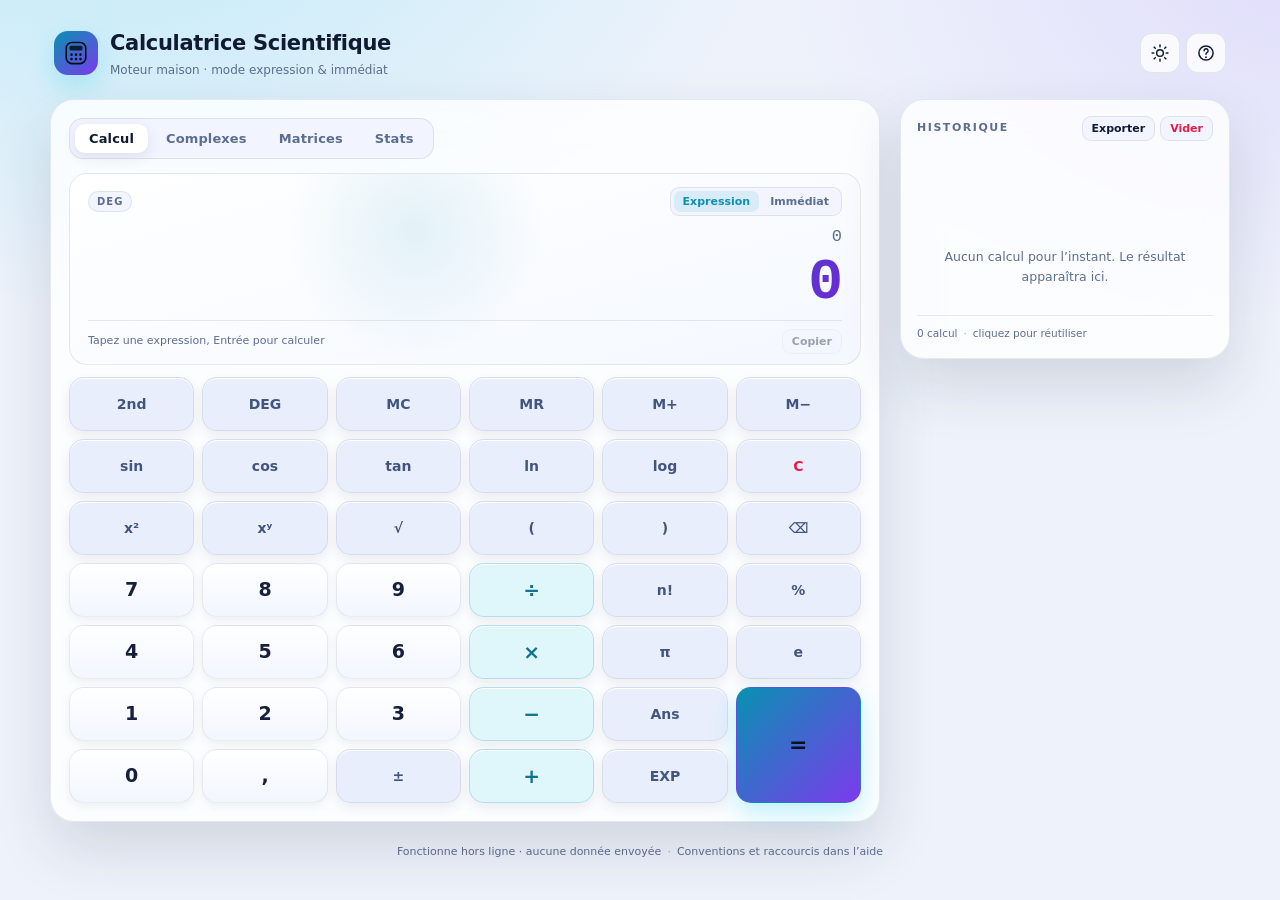
==== index.html @ 6e16075e "second commit avec tout le reste du code de ma calculatrice" ====
<!DOCTYPE html>
<html lang="fr" data-theme="dark">
<head>
  <meta charset="utf-8">
  <meta name="viewport" content="width=device-width, initial-scale=1, viewport-fit=cover">
  <meta name="description" content="Calculatrice scientifique avancée : expression ou mode immédiat, complexes, matrices, statistiques, historique et thèmes clair/sombre.">
  <meta name="theme-color" content="#0b1020">
  <title>Calculatrice Scientifique</title>
  <link rel="manifest" href="manifest.webmanifest">
  <link rel="icon" href="icons/icon.svg" type="image/svg+xml">
  <link rel="stylesheet" href="styles.css">
</head>
<body>
  <div class="app-shell">
    <header class="topbar">
      <div class="brand">
        <span class="brand-mark" aria-hidden="true">
          <svg viewBox="0 0 32 32" fill="none">
            <rect x="4" y="3" width="24" height="26" rx="7" stroke="currentColor" stroke-width="2"/>
            <rect x="8" y="7" width="16" height="6" rx="2" fill="currentColor" opacity=".85"/>
            <circle cx="10.5" cy="18" r="1.6" fill="currentColor"/>
            <circle cx="16" cy="18" r="1.6" fill="currentColor"/>
            <circle cx="21.5" cy="18" r="1.6" fill="currentColor"/>
            <circle cx="10.5" cy="23.5" r="1.6" fill="currentColor"/>
            <circle cx="16" cy="23.5" r="1.6" fill="currentColor"/>
            <circle cx="21.5" cy="23.5" r="1.6" fill="currentColor"/>
          </svg>
        </span>
        <div class="brand-text">
          <h1>Calculatrice Scientifique</h1>
          <p>Moteur maison · mode expression &amp; immédiat</p>
        </div>
      </div>
      <div class="topbar-actions">
        <button class="icon-btn history-toggle" id="historyToggle" type="button" aria-label="Ouvrir l’historique" title="Historique">
          <svg viewBox="0 0 24 24" fill="none" aria-hidden="true">
            <circle cx="12" cy="12" r="8.5" stroke="currentColor" stroke-width="1.8"/>
            <path d="M12 7.5V12l3 2" stroke="currentColor" stroke-width="1.8" stroke-linecap="round" stroke-linejoin="round"/>
          </svg>
        </button>
        <button class="icon-btn" id="themeToggle" type="button" aria-label="Changer de thème" title="Thème clair / sombre">
          <svg class="icon-moon" viewBox="0 0 24 24" fill="none" aria-hidden="true">
            <path d="M20 14.5A8.5 8.5 0 1 1 9.5 4a7 7 0 0 0 10.5 10.5Z" stroke="currentColor" stroke-width="1.8" stroke-linejoin="round"/>
          </svg>
          <svg class="icon-sun" viewBox="0 0 24 24" fill="none" aria-hidden="true">
            <circle cx="12" cy="12" r="4" stroke="currentColor" stroke-width="1.8"/>
            <path d="M12 2.5v2M12 19.5v2M2.5 12h2M19.5 12h2M5 5l1.4 1.4M17.6 17.6 19 19M19 5l-1.4 1.4M6.4 17.6 5 19" stroke="currentColor" stroke-width="1.8" stroke-linecap="round"/>
          </svg>
        </button>
        <button class="icon-btn" id="helpToggle" type="button" aria-label="Aide et raccourcis" title="Aide">
          <svg viewBox="0 0 24 24" fill="none" aria-hidden="true">
            <circle cx="12" cy="12" r="8.5" stroke="currentColor" stroke-width="1.8"/>
            <path d="M9.7 9.3a2.4 2.4 0 1 1 3.4 2.2c-.7.4-1.1.9-1.1 1.7v.3" stroke="currentColor" stroke-width="1.8" stroke-linecap="round"/>
            <circle cx="12" cy="17" r="1.1" fill="currentColor"/>
          </svg>
        </button>
      </div>
    </header>

    <main class="workspace">
      <section class="calculator panel" aria-label="Calculatrice">
        <nav class="tabs" role="tablist" aria-label="Modules de calcul">
          <button class="tab is-active" type="button" role="tab" aria-selected="true" data-tab="calc">Calcul</button>
          <button class="tab" type="button" role="tab" aria-selected="false" data-tab="complex">Complexes</button>
          <button class="tab" type="button" role="tab" aria-selected="false" data-tab="matrix">Matrices</button>
          <button class="tab" type="button" role="tab" aria-selected="false" data-tab="stats">Stats</button>
        </nav>

        <!-- ============ Calcul ============ -->
        <div class="tab-panel" id="panel-calc" role="tabpanel" aria-label="Calcul">
          <div class="display" id="display">
            <div class="display-head">
              <div class="chips">
                <span class="chip" id="angleChip">DEG</span>
                <span class="chip chip-accent" id="secondChip" hidden>2nd</span>
                <span class="chip" id="memChip" hidden>M</span>
              </div>
              <div class="mode-switch" role="group" aria-label="Mode de calcul">
                <button type="button" data-mode="expression" class="is-active">Expression</button>
                <button type="button" data-mode="immediate">Immédiat</button>
              </div>
            </div>
            <div class="display-expr" id="exprLine">0</div>
            <div class="display-result" id="resultLine" aria-live="polite">0</div>
            <div class="display-error" id="errorLine" role="alert" hidden></div>
            <div class="display-foot">
              <span class="display-hint" id="displayHint">Tapez une expression, Entrée pour calculer</span>
              <button class="ghost-btn small" id="copyBtn" type="button">Copier</button>
            </div>
          </div>
          <div class="keypad" id="keypad" role="group" aria-label="Pavé de la calculatrice"></div>
        </div>

        <!-- ============ Complexes ============ -->
        <div class="tab-panel" id="panel-complex" role="tabpanel" aria-label="Complexes" hidden>
          <div class="module">
            <div class="module-head">
              <h2>Calcul complexe</h2>
              <p>Saisissez une expression avec <code>i</code>, par exemple <code>(3+4i)*(1-2i)</code>.</p>
            </div>
            <input id="complexInput" class="text-input" type="text" value="3+4i" spellcheck="false" autocomplete="off" aria-label="Expression complexe">
            <div class="quick-keys" id="complexKeys">
              <button type="button" data-insert="i">i</button>
              <button type="button" data-insert="+">+</button>
              <button type="button" data-insert="−">−</button>
              <button type="button" data-insert="×">×</button>
              <button type="button" data-insert="÷">÷</button>
              <button type="button" data-insert="^">^</button>
              <button type="button" data-insert="(">(</button>
              <button type="button" data-insert=")">)</button>
              <button type="button" data-insert="conj(">conj</button>
              <button type="button" data-insert="arg(">arg</button>
              <button type="button" data-insert="abs(">|z|</button>
            </div>
            <div class="module-actions">
              <button class="primary-btn" id="complexEval" type="button">Calculer</button>
              <button class="ghost-btn" id="complexClear" type="button">Effacer</button>
            </div>
            <div class="readout">
              <div class="readout-grid">
                <div>
                  <div class="readout-label">Forme algébrique</div>
                  <div class="readout-value" id="complexRect">—</div>
                </div>
                <div>
                  <div class="readout-label">Forme polaire</div>
                  <div class="readout-value" id="complexPolar">—</div>
                </div>
              </div>
              <div class="readout-label">Module · argument</div>
              <div class="readout-sub" id="complexDetail">—</div>
              <p class="module-error" id="complexError" role="alert" hidden></p>
            </div>
          </div>
        </div>

        <!-- ============ Matrices ============ -->
        <div class="tab-panel" id="panel-matrix" role="tabpanel" aria-label="Matrices" hidden>
          <div class="module">
            <div class="module-head">
              <h2>Matrices</h2>
              <p>Remplissez A et B (valeurs ou petites expressions), puis choisissez une opération.</p>
            </div>
            <div class="matrix-toolbar">
              <label for="matrixSize">Taille</label>
              <select id="matrixSize">
                <option value="2">2 × 2</option>
                <option value="3">3 × 3</option>
              </select>
              <button class="ghost-btn small" id="matrixReset" type="button">Réinitialiser</button>
            </div>
            <div class="matrix-grid">
              <div class="matrix-block">
                <h3>Matrice A</h3>
                <div class="matrix-inputs" id="matrixA"></div>
              </div>
              <div class="matrix-block">
                <h3>Matrice B</h3>
                <div class="matrix-inputs" id="matrixB"></div>
              </div>
            </div>
            <div class="matrix-ops">
              <button type="button" data-op="add">A + B</button>
              <button type="button" data-op="sub">A − B</button>
              <button type="button" data-op="mul">A × B</button>
              <button type="button" data-op="detA">det(A)</button>
              <button type="button" data-op="invA">A⁻¹</button>
              <button type="button" data-op="transA">Aᵀ</button>
              <button type="button" data-op="transB">Bᵀ</button>
            </div>
            <div class="readout">
              <div class="readout-label" id="matrixResultLabel">Résultat</div>
              <div class="matrix-result" id="matrixResult">—</div>
              <p class="module-error" id="matrixError" role="alert" hidden></p>
            </div>
          </div>
        </div>

        <!-- ============ Statistiques ============ -->
        <div class="tab-panel" id="panel-stats" role="tabpanel" aria-label="Statistiques" hidden>
          <div class="module">
            <div class="module-head">
              <h2>Statistiques</h2>
              <p>Une valeur par ligne. Pour une régression, écrivez des couples <code>x ; y</code> (point-virgule).</p>
            </div>
            <textarea id="statsInput" class="text-input stats-input" rows="6" spellcheck="false" aria-label="Série statistique">2
4
4
4
5
5
7
9</textarea>
            <div class="module-actions">
              <button class="primary-btn" id="statsCompute" type="button">Calculer</button>
              <button class="ghost-btn" id="statsExample" type="button">Exemple avec couples</button>
            </div>
            <div class="stat-grid" id="statsSummary"></div>
            <div class="readout" id="statsRegressionBox" hidden>
              <div class="readout-label">Régression linéaire</div>
              <div class="stat-grid" id="statsRegression"></div>
              <p class="readout-sub" id="statsEquation">—</p>
            </div>
            <p class="module-error" id="statsError" role="alert" hidden></p>
          </div>
        </div>
      </section>

      <aside class="history panel" id="historyPanel" aria-label="Historique des calculs">
        <div class="history-head">
          <h2>Historique</h2>
          <div class="history-actions">
            <button class="ghost-btn small" id="exportBtn" type="button">Exporter</button>
            <button class="ghost-btn small danger" id="clearHistoryBtn" type="button">Vider</button>
            <button class="icon-btn history-close" id="closeHistory" type="button" aria-label="Fermer l’historique">
              <svg viewBox="0 0 24 24" fill="none" aria-hidden="true"><path d="m6 6 12 12M18 6 6 18" stroke="currentColor" stroke-width="1.8" stroke-linecap="round"/></svg>
            </button>
          </div>
        </div>
        <ol class="history-list" id="historyList"></ol>
        <p class="history-empty" id="historyEmpty">Aucun calcul pour l’instant. Le résultat apparaîtra ici.</p>
        <div class="history-foot">
          <span id="historyCount">0 calcul</span>
          <span class="dot" aria-hidden="true">·</span>
          <span>cliquez pour réutiliser</span>
        </div>
      </aside>
      <div class="backdrop" id="backdrop" hidden></div>
    </main>

    <footer class="footer">
      <span>Fonctionne hors ligne · aucune donnée envoyée</span>
      <span class="dot" aria-hidden="true">·</span>
      <span>Conventions et raccourcis dans l’aide</span>
    </footer>
  </div>

  <dialog id="helpDialog" class="help-dialog" aria-labelledby="helpTitle">
    <div class="help-head">
      <div>
        <p class="eyebrow">Mode d’emploi</p>
        <h2 id="helpTitle">Aide et raccourcis</h2>
      </div>
      <form method="dialog">
        <button class="icon-btn" type="submit" aria-label="Fermer l’aide">
          <svg viewBox="0 0 24 24" fill="none" aria-hidden="true"><path d="m6 6 12 12M18 6 6 18" stroke="currentColor" stroke-width="1.8" stroke-linecap="round"/></svg>
        </button>
      </form>
    </div>
    <div class="help-body">
      <section>
        <h3>Deux modes</h3>
        <p><strong>Expression</strong> : les priorités habituelles s’appliquent, <code>2+3×4 = 14</code>, l’expression reste modifiable.</p>
        <p><strong>Immédiat</strong> : façon calculatrice de poche, <code>2+3×4 = 20</code>, <code>=</code> répété rejoue la dernière opération.</p>
      </section>
      <section>
        <h3>Conventions</h3>
        <ul>
          <li><code>,</code> est la virgule décimale ; <code>;</code> sépare les arguments : <code>log(8;2)</code>.</li>
          <li><code>%</code> divise par 100 : <code>200+10% = 200,1</code>.</li>
          <li><code>−2^2 = −4</code>, <code>2^3^2 = 512</code>, <code>3! = 6</code>, <code>50% = 0,5</code>.</li>
          <li>La multiplication implicite est acceptée : <code>2π</code>, <code>3(4+5)</code>, <code>2sin(30)</code>.</li>
          <li>Les angles suivent le mode DEG / RAD / GRAD affiché en haut de l’écran.</li>
          <li><code>EXP</code> insère <code>×10^(</code> : <code>1,23 EXP 5 = 123 000</code>.</li>
        </ul>
      </section>
      <section>
        <h3>Fonctions disponibles</h3>
        <div class="help-functions">
          <p><strong>Trigonométrie</strong><br>sin, cos, tan, asin, acos, atan, sinh, cosh, tanh, asinh, acosh, atanh</p>
          <p><strong>Puissances et racines</strong><br>sqrt, cbrt, nthroot(x;n), exp, pow(x;y), ^, ², ³</p>
          <p><strong>Logarithmes</strong><br>ln, log (base 10), log2, logb(x;base)</p>
          <p><strong>Combinatoire</strong><br>fact, !, nCr, nPr, mod, abs, sign, floor, ceil, round(x;d), trunc</p>
          <p><strong>Divers</strong><br>min, max, gcd, lcm, rand(), randint(a;b), re, im, conj, arg</p>
          <p><strong>Conversions</strong><br>deg2rad, rad2deg, dms(d;m;s), c2f, f2c, km2mi, mi2km, kg2lb, lb2kg, m2ft, ft2m, l2gal, gal2l</p>
        </div>
      </section>
      <section>
        <h3>Clavier physique</h3>
        <div class="help-keys">
          <span><kbd>0</kbd>–<kbd>9</kbd> chiffres</span>
          <span><kbd>+</kbd> <kbd>-</kbd> <kbd>*</kbd> <kbd>/</kbd> <kbd>^</kbd> opérateurs</span>
          <span><kbd>Entrée</kbd> ou <kbd>=</kbd> calculer</span>
          <span><kbd>Retour arrière</kbd> effacer un caractère</span>
          <span><kbd>Échap</kbd> tout effacer</span>
          <span><kbd>p</kbd> insère π</span>
        </div>
      </section>
      <section>
        <h3>Modules avancés</h3>
        <ul>
          <li><strong>Complexes</strong> : résultat en forme algébrique et polaire.</li>
          <li><strong>Matrices</strong> : 2×2 ou 3×3, somme, différence, produit, déterminant, inverse, transposée.</li>
          <li><strong>Stats</strong> : effectif, somme, moyenne, médiane, quartiles, min/max, écarts-types, régression linéaire.</li>
        </ul>
      </section>
    </div>
  </dialog>

  <div class="toast" id="toast" role="status" aria-live="polite" hidden></div>

  <script src="engine.js"></script>
  <script src="app.js"></script>
</body>
</html>
---- styles.css ----
/* ============================================================
   Calculatrice Scientifique — feuille de style
   Thèmes clair / sombre par variables CSS
   ============================================================ */

:root {
  --font-ui: "Segoe UI", system-ui, -apple-system, "Inter", "Helvetica Neue", sans-serif;
  --font-mono: ui-monospace, "Cascadia Code", "SF Mono", Consolas, "Liberation Mono", monospace;

  --bg: #070b16;
  --glow-a: rgba(34, 211, 238, .16);
  --glow-b: rgba(167, 139, 250, .14);
  --panel: rgba(17, 24, 43, .74);
  --panel-solid: #101728;
  --well: rgba(9, 14, 27, .55);
  --border: rgba(148, 163, 184, .14);
  --border-strong: rgba(148, 163, 184, .30);
  --text: #e9eeff;
  --muted: #8d9bc0;
  --accent: #22d3ee;
  --accent-2: #a78bfa;
  --accent-soft: rgba(34, 211, 238, .14);
  --danger: #fb7185;
  --shadow: 0 30px 70px rgba(0, 0, 0, .50);

  --display-bg: linear-gradient(165deg, rgba(10, 16, 30, .94), rgba(17, 26, 47, .74));
  --result-gradient: linear-gradient(120deg, #e9eeff, #67e8f9 55%, #c4b5fd);
  --num-bg: linear-gradient(180deg, rgba(38, 50, 82, .92), rgba(27, 37, 62, .92));
  --num-text: #f2f6ff;
  --key-border: rgba(148, 163, 184, .13);
  --key-shadow: inset 0 1px 0 rgba(255, 255, 255, .07), 0 4px 10px rgba(0, 0, 0, .16);
  --key-bg-hover: rgba(56, 72, 112, .96);
  --fn-bg: rgba(30, 41, 68, .62);
  --fn-text: #a7b7dd;
  --op-bg: rgba(34, 211, 238, .12);
  --op-text: #67e8f9;
  --toast-bg: #e9eeff;
  --toast-text: #0b1020;
  color-scheme: dark;
}

[data-theme="light"] {
  --bg: #eef2fb;
  --glow-a: rgba(34, 211, 238, .22);
  --glow-b: rgba(167, 139, 250, .20);
  --panel: rgba(255, 255, 255, .80);
  --panel-solid: #ffffff;
  --well: rgba(241, 245, 255, .92);
  --border: rgba(15, 23, 42, .09);
  --border-strong: rgba(15, 23, 42, .22);
  --text: #101a33;
  --muted: #5d6d90;
  --accent: #0891b2;
  --accent-2: #7c3aed;
  --accent-soft: rgba(8, 145, 178, .10);
  --danger: #e11d48;
  --shadow: 0 26px 60px rgba(30, 41, 59, .14);

  --display-bg: linear-gradient(165deg, #ffffff, #f4f8ff);
  --result-gradient: linear-gradient(120deg, #0f172a, #0e7490 55%, #6d28d9);
  --num-bg: linear-gradient(180deg, #ffffff, #f2f6ff);
  --num-text: #16203a;
  --key-border: rgba(15, 23, 42, .08);
  --key-shadow: inset 0 1px 0 #ffffff, 0 5px 12px rgba(30, 41, 59, .08);
  --key-bg-hover: #ffffff;
  --fn-bg: #e8eefc;
  --fn-text: #43547e;
  --op-bg: #dff6fb;
  --op-text: #0e7490;
  --toast-bg: #101a33;
  --toast-text: #f8fafc;
  color-scheme: light;
}

*,
*::before,
*::after {
  box-sizing: border-box;
}

[hidden] {
  display: none !important;
}

html {
  -webkit-text-size-adjust: 100%;
}

body {
  margin: 0;
  min-height: 100dvh;
  padding: clamp(12px, 2.2vw, 30px);
  background:
    radial-gradient(1100px 680px at 8% -12%, var(--glow-a), transparent 62%),
    radial-gradient(900px 620px at 102% -4%, var(--glow-b), transparent 58%),
    var(--bg);
  background-attachment: fixed;
  color: var(--text);
  font-family: var(--font-ui);
  font-size: 15px;
  line-height: 1.5;
  display: flex;
  justify-content: center;
  -webkit-font-smoothing: antialiased;
}

::selection {
  background: var(--accent-soft);
  color: var(--text);
}

button,
input,
textarea,
select {
  font-family: inherit;
  font-size: inherit;
  color: inherit;
}

button {
  cursor: pointer;
}

code,
kbd,
.mono {
  font-family: var(--font-mono);
}

.app-shell {
  width: min(1180px, 100%);
  display: flex;
  flex-direction: column;
  gap: clamp(14px, 2vw, 20px);
}

/* ------------------------------------------------------------
   En-tête
   ------------------------------------------------------------ */

.topbar {
  display: flex;
  align-items: center;
  justify-content: space-between;
  gap: 16px;
  padding: 0 4px;
}

.brand {
  display: flex;
  align-items: center;
  gap: 12px;
  min-width: 0;
}

.brand-mark {
  width: 44px;
  height: 44px;
  flex: none;
  display: grid;
  place-items: center;
  border-radius: 14px;
  background: linear-gradient(140deg, var(--accent), var(--accent-2));
  color: #041018;
  box-shadow: 0 10px 26px rgba(34, 211, 238, .28);
}

.brand-mark svg {
  width: 26px;
  height: 26px;
}

.brand-text {
  min-width: 0;
}

.brand-text h1 {
  margin: 0;
  font-size: clamp(17px, 2.1vw, 21px);
  font-weight: 650;
  letter-spacing: -.015em;
  white-space: nowrap;
  overflow: hidden;
  text-overflow: ellipsis;
}

.brand-text p {
  margin: 1px 0 0;
  font-size: 12px;
  color: var(--muted);
  white-space: nowrap;
  overflow: hidden;
  text-overflow: ellipsis;
}

.topbar-actions {
  display: flex;
  align-items: center;
  gap: 6px;
  flex: none;
}

.icon-btn {
  width: 40px;
  height: 40px;
  display: inline-grid;
  place-items: center;
  border-radius: 12px;
  border: 1px solid var(--border);
  background: var(--panel);
  color: var(--text);
  transition: background-color .16s ease, border-color .16s ease, transform .1s ease, color .16s ease;
}

.icon-btn svg {
  width: 20px;
  height: 20px;
}

.icon-btn:hover {
  background: var(--key-bg-hover);
  border-color: var(--border-strong);
}

.icon-btn:active {
  transform: translateY(1px);
}

.icon-btn:focus-visible,
.tab:focus-visible,
.key:focus-visible,
.ghost-btn:focus-visible,
.primary-btn:focus-visible,
.quick-keys button:focus-visible,
.matrix-ops button:focus-visible,
.matrix-cell:focus-visible,
.text-input:focus-visible,
select:focus-visible {
  outline: 2px solid var(--accent);
  outline-offset: 2px;
}

[data-theme="dark"] .icon-sun,
[data-theme="light"] .icon-moon {
  display: none;
}

.history-toggle,
.history-close {
  display: none;
}

/* ------------------------------------------------------------
   Structure générale
   ------------------------------------------------------------ */

.workspace {
  display: grid;
  grid-template-columns: minmax(0, 1fr) 330px;
  gap: clamp(14px, 2vw, 20px);
  align-items: start;
}

.panel {
  background: var(--panel);
  border: 1px solid var(--border);
  border-radius: 24px;
  box-shadow: var(--shadow);
  backdrop-filter: blur(18px) saturate(130%);
  -webkit-backdrop-filter: blur(18px) saturate(130%);
}

.calculator {
  padding: clamp(12px, 1.8vw, 18px);
  min-width: 0;
}

.tabs {
  display: flex;
  gap: 4px;
  padding: 5px;
  border-radius: 14px;
  background: var(--well);
  border: 1px solid var(--border);
  width: fit-content;
  max-width: 100%;
}

.tab {
  border: 0;
  background: transparent;
  color: var(--muted);
  padding: 7px 14px;
  border-radius: 10px;
  font-size: 13px;
  font-weight: 600;
  letter-spacing: .01em;
  transition: background-color .16s ease, color .16s ease, box-shadow .16s ease;
  white-space: nowrap;
}

.tab:hover {
  color: var(--text);
}

.tab.is-active {
  background: var(--panel-solid);
  color: var(--text);
  box-shadow: 0 4px 14px rgba(0, 0, 0, .18);
}

[data-theme="light"] .tab.is-active {
  box-shadow: 0 4px 14px rgba(30, 41, 59, .10);
}

.tab-panel {
  padding-top: 14px;
}

/* ------------------------------------------------------------
   Afficheur
   ------------------------------------------------------------ */

.display {
  position: relative;
  overflow: hidden;
  padding: 13px 18px 10px;
  border-radius: 18px;
  border: 1px solid var(--border);
  background: var(--display-bg);
  box-shadow: inset 0 1px 0 rgba(255, 255, 255, .06);
  transition: border-color .2s ease;
}

.display::before {
  content: "";
  position: absolute;
  inset: -40% 40% auto auto;
  width: 260px;
  height: 260px;
  border-radius: 50%;
  background: radial-gradient(circle, var(--accent-soft), transparent 70%);
  pointer-events: none;
}

.display-head {
  display: flex;
  align-items: center;
  justify-content: space-between;
  gap: 10px;
  position: relative;
}

.chips {
  display: flex;
  gap: 6px;
  min-height: 20px;
}

.chip {
  display: inline-flex;
  align-items: center;
  padding: 2px 8px;
  border-radius: 999px;
  border: 1px solid var(--border);
  background: var(--well);
  color: var(--muted);
  font-size: 10px;
  font-weight: 700;
  letter-spacing: .10em;
  text-transform: uppercase;
}

.chip-accent {
  color: var(--accent);
  border-color: var(--accent-soft);
  background: var(--accent-soft);
}

.mode-switch {
  display: flex;
  gap: 2px;
  padding: 3px;
  border-radius: 9px;
  background: var(--well);
  border: 1px solid var(--border);
}

.mode-switch button {
  border: 0;
  background: transparent;
  color: var(--muted);
  border-radius: 7px;
  padding: 4px 9px;
  font-size: 11px;
  font-weight: 600;
  transition: background-color .16s ease, color .16s ease;
}

.mode-switch button.is-active {
  background: var(--accent-soft);
  color: var(--accent);
}

.display-expr {
  position: relative;
  margin-top: 8px;
  min-height: 26px;
  text-align: right;
  font-family: var(--font-mono);
  font-size: 17px;
  color: var(--muted);
  white-space: nowrap;
  overflow-x: auto;
  scrollbar-width: none;
  font-variant-numeric: tabular-nums;
}

.display-expr::-webkit-scrollbar {
  display: none;
}

.display-result {
  position: relative;
  min-height: 66px;
  display: flex;
  align-items: center;
  justify-content: flex-end;
  text-align: right;
  font-family: var(--font-mono);
  font-size: clamp(38px, 5.6vw, 58px);
  font-weight: 600;
  line-height: 1.06;
  letter-spacing: -.02em;
  background: var(--result-gradient);
  -webkit-background-clip: text;
  background-clip: text;
  color: transparent;
  white-space: nowrap;
  overflow-x: auto;
  scrollbar-width: none;
  font-variant-numeric: tabular-nums;
  transition: opacity .18s ease;
  padding: 2px 0;
}

.display-result::-webkit-scrollbar {
  display: none;
}

.display-result.is-preview {
  opacity: .55;
}

.display-error {
  position: relative;
  margin-top: 2px;
  text-align: right;
  color: var(--danger);
  font-size: 13px;
  font-weight: 500;
}

.display-foot {
  position: relative;
  display: flex;
  align-items: center;
  justify-content: space-between;
  gap: 10px;
  margin-top: 4px;
  padding-top: 8px;
  border-top: 1px solid var(--border);
}

.display-hint {
  font-size: 11px;
  color: var(--muted);
  overflow: hidden;
  text-overflow: ellipsis;
  white-space: nowrap;
}

/* ------------------------------------------------------------
   Boutons génériques
   ------------------------------------------------------------ */

.ghost-btn {
  border: 1px solid var(--border);
  background: var(--well);
  color: var(--text);
  border-radius: 9px;
  padding: 7px 11px;
  font-size: 12px;
  font-weight: 600;
  transition: background-color .16s ease, border-color .16s ease, color .16s ease, opacity .16s ease;
}

.ghost-btn:hover:not(:disabled) {
  border-color: var(--border-strong);
  background: var(--key-bg-hover);
}

.ghost-btn.small {
  padding: 5px 9px;
  font-size: 11px;
}

.ghost-btn.danger {
  color: var(--danger);
}

.ghost-btn:disabled {
  opacity: .4;
  cursor: default;
}

.primary-btn {
  border: 0;
  border-radius: 11px;
  padding: 10px 18px;
  font-size: 13px;
  font-weight: 700;
  color: #04111c;
  background: linear-gradient(135deg, var(--accent), var(--accent-2));
  box-shadow: 0 10px 22px rgba(34, 211, 238, .22);
  transition: transform .1s ease, box-shadow .16s ease, filter .16s ease;
}

.primary-btn:hover {
  filter: brightness(1.06);
  box-shadow: 0 12px 26px rgba(34, 211, 238, .30);
}

.primary-btn:active {
  transform: translateY(1px);
}

/* ------------------------------------------------------------
   Pavé
   ------------------------------------------------------------ */

.keypad {
  display: grid;
  grid-template-columns: repeat(6, minmax(0, 1fr));
  gap: 8px;
  margin-top: 12px;
}

.key {
  appearance: none;
  -webkit-appearance: none;
  border: 1px solid var(--key-border);
  background: var(--fn-bg);
  color: var(--fn-text);
  border-radius: 15px;
  min-height: 54px;
  padding: 0 4px;
  display: flex;
  align-items: center;
  justify-content: center;
  font-family: var(--font-ui);
  font-size: 14px;
  font-weight: 600;
  line-height: 1;
  box-shadow: var(--key-shadow);
  user-select: none;
  -webkit-tap-highlight-color: transparent;
  transition: transform .07s ease, background-color .16s ease, color .16s ease, border-color .16s ease;
}

.key:hover {
  background: var(--key-bg-hover);
  border-color: var(--border-strong);
}

.key:active {
  transform: translateY(1px) scale(.985);
}

.k-num {
  background: var(--num-bg);
  color: var(--num-text);
  font-size: 19px;
  font-weight: 600;
}

.k-num:hover {
  background: var(--num-bg);
  filter: brightness(1.10);
}

.k-op {
  background: var(--op-bg);
  color: var(--op-text);
  border-color: color-mix(in srgb, var(--accent) 22%, transparent);
  font-size: 20px;
}

.k-op:hover {
  background: color-mix(in srgb, var(--accent) 20%, transparent);
}

.k-eq {
  background: linear-gradient(135deg, var(--accent), var(--accent-2));
  border-color: transparent;
  color: #04111c;
  font-size: 22px;
  font-weight: 700;
  box-shadow: 0 10px 24px rgba(34, 211, 238, .28);
}

.k-eq:hover {
  background: linear-gradient(135deg, var(--accent), var(--accent-2));
  filter: brightness(1.07);
}

.k-danger {
  color: var(--danger);
}

.k-shift.is-on {
  background: var(--accent-soft);
  color: var(--accent);
  border-color: color-mix(in srgb, var(--accent) 36%, transparent);
  box-shadow: 0 0 0 1px var(--accent-soft), 0 0 18px var(--accent-soft);
}

.k-eq.is-on {
  box-shadow: 0 0 0 2px var(--accent);
}

[data-theme="light"] .k-num {
  box-shadow: inset 0 1px 0 #fff, 0 3px 8px rgba(30, 41, 59, .07);
}

/* ------------------------------------------------------------
   Historique
   ------------------------------------------------------------ */

.history {
  padding: 16px;
  position: sticky;
  top: 24px;
  max-height: calc(100dvh - 48px);
  display: flex;
  flex-direction: column;
  min-height: 260px;
}

.history-head {
  display: flex;
  align-items: center;
  justify-content: space-between;
  gap: 8px;
}

.history-head h2 {
  margin: 0;
  font-size: 11px;
  font-weight: 700;
  letter-spacing: .14em;
  text-transform: uppercase;
  color: var(--muted);
}

.history-actions {
  display: flex;
  align-items: center;
  gap: 5px;
}

.history-list {
  list-style: none;
  margin: 12px 0 0;
  padding: 0 2px 0 0;
  overflow-y: auto;
  flex: 1;
  display: flex;
  flex-direction: column;
  gap: 5px;
  scrollbar-width: thin;
  scrollbar-color: var(--border-strong) transparent;
}

.history-list::-webkit-scrollbar {
  width: 6px;
}

.history-list::-webkit-scrollbar-thumb {
  background: var(--border-strong);
  border-radius: 999px;
}

.history-list li {
  margin: 0;
}

.history-item {
  width: 100%;
  display: block;
  text-align: left;
  border: 1px solid transparent;
  background: transparent;
  border-radius: 11px;
  padding: 8px 10px;
  transition: background-color .15s ease, border-color .15s ease;
}

.history-item:hover {
  background: var(--well);
  border-color: var(--border);
}

.history-expr {
  display: block;
  font-family: var(--font-mono);
  font-size: 11.5px;
  color: var(--muted);
  white-space: nowrap;
  overflow: hidden;
  text-overflow: ellipsis;
}

.history-result {
  display: flex;
  align-items: baseline;
  justify-content: space-between;
  gap: 8px;
  margin-top: 1px;
}

.history-result strong {
  font-family: var(--font-mono);
  font-size: 15px;
  font-weight: 600;
  color: var(--text);
  overflow: hidden;
  text-overflow: ellipsis;
  white-space: nowrap;
}

.history-time {
  flex: none;
  font-size: 10px;
  color: var(--muted);
  opacity: .8;
  font-variant-numeric: tabular-nums;
}

.history-empty {
  margin: 18px 6px;
  font-size: 12.5px;
  color: var(--muted);
  text-align: center;
  line-height: 1.6;
}

.history-foot {
  display: flex;
  align-items: center;
  gap: 6px;
  margin-top: 10px;
  padding-top: 10px;
  border-top: 1px solid var(--border);
  font-size: 10.5px;
  color: var(--muted);
}

.dot {
  opacity: .55;
}

.backdrop {
  position: fixed;
  inset: 0;
  z-index: 40;
  background: rgba(4, 8, 20, .58);
  backdrop-filter: blur(3px);
  -webkit-backdrop-filter: blur(3px);
}

/* ------------------------------------------------------------
   Modules avancés
   ------------------------------------------------------------ */

.module {
  padding: 2px 2px 4px;
}

.module-head h2 {
  margin: 0 0 3px;
  font-size: 19px;
  font-weight: 650;
  letter-spacing: -.01em;
}

.module-head p {
  margin: 0 0 15px;
  font-size: 12.5px;
  color: var(--muted);
  line-height: 1.55;
}

.text-input {
  width: 100%;
  border-radius: 12px;
  border: 1px solid var(--border);
  background: var(--well);
  color: var(--text);
  padding: 11px 14px;
  font-family: var(--font-mono);
  font-size: 15px;
  outline: none;
  transition: border-color .16s ease, box-shadow .16s ease;
}

.text-input::placeholder {
  color: var(--muted);
  opacity: .7;
}

.text-input:focus {
  border-color: var(--accent);
  box-shadow: 0 0 0 3px var(--accent-soft);
}

.stats-input {
  resize: vertical;
  min-height: 128px;
  line-height: 1.65;
  font-size: 14px;
}

.quick-keys {
  display: flex;
  flex-wrap: wrap;
  gap: 6px;
  margin-top: 10px;
}

.quick-keys button {
  border: 1px solid var(--border);
  background: var(--fn-bg);
  color: var(--fn-text);
  border-radius: 9px;
  min-width: 38px;
  padding: 7px 11px;
  font-family: var(--font-mono);
  font-size: 13px;
  font-weight: 600;
  transition: background-color .15s ease, border-color .15s ease, color .15s ease;
}

.quick-keys button:hover {
  background: var(--key-bg-hover);
  color: var(--text);
  border-color: var(--border-strong);
}

.module-actions {
  display: flex;
  flex-wrap: wrap;
  gap: 8px;
  margin: 14px 0;
}

.readout {
  margin-top: 14px;
  padding: 14px;
  border-radius: 14px;
  border: 1px dashed var(--border-strong);
  background: var(--well);
}

.readout-grid {
  display: grid;
  grid-template-columns: 1fr 1fr;
  gap: 14px;
  margin-bottom: 12px;
}

.readout-label {
  font-size: 10px;
  font-weight: 700;
  letter-spacing: .12em;
  text-transform: uppercase;
  color: var(--muted);
}

.readout-value {
  margin-top: 3px;
  font-family: var(--font-mono);
  font-size: 20px;
  font-weight: 600;
  word-break: break-all;
  font-variant-numeric: tabular-nums;
}

.readout-sub {
  margin: 4px 0 0;
  font-family: var(--font-mono);
  font-size: 12.5px;
  color: var(--muted);
  word-break: break-all;
}

.module-error {
  margin: 12px 0 0;
  font-size: 12.5px;
  font-weight: 500;
  color: var(--danger);
}

/* Matrices */

.matrix-toolbar {
  display: flex;
  align-items: center;
  gap: 10px;
  margin-bottom: 14px;
  font-size: 12.5px;
  color: var(--muted);
}

.matrix-toolbar label {
  font-weight: 600;
}

select {
  border: 1px solid var(--border);
  background: var(--well);
  color: var(--text);
  border-radius: 9px;
  padding: 6px 9px;
  font-size: 12.5px;
  outline: none;
}

.matrix-grid {
  display: grid;
  grid-template-columns: 1fr 1fr;
  gap: 16px;
}

.matrix-block h3 {
  margin: 0 0 7px;
  font-size: 10.5px;
  font-weight: 700;
  letter-spacing: .12em;
  text-transform: uppercase;
  color: var(--muted);
}

.matrix-inputs {
  display: grid;
  grid-template-columns: repeat(var(--n, 2), minmax(0, 1fr));
  gap: 6px;
}

.matrix-cell {
  width: 100%;
  min-width: 0;
  text-align: center;
  padding: 9px 4px;
  border-radius: 10px;
  border: 1px solid var(--border);
  background: var(--well);
  color: var(--text);
  font-family: var(--font-mono);
  font-size: 14px;
  outline: none;
  transition: border-color .15s ease, box-shadow .15s ease;
}

.matrix-cell:focus {
  border-color: var(--accent);
  box-shadow: 0 0 0 2px var(--accent-soft);
}

.matrix-ops {
  display: flex;
  flex-wrap: wrap;
  gap: 6px;
  margin: 16px 0 4px;
}

.matrix-ops button {
  border: 1px solid var(--border);
  background: var(--fn-bg);
  color: var(--fn-text);
  border-radius: 9px;
  padding: 7px 12px;
  font-size: 12px;
  font-weight: 600;
  transition: background-color .15s ease, border-color .15s ease, color .15s ease;
}

.matrix-ops button:hover {
  background: var(--key-bg-hover);
  border-color: var(--border-strong);
  color: var(--text);
}

.matrix-result {
  display: grid;
  grid-template-columns: repeat(var(--n, 2), minmax(0, 1fr));
  gap: 5px;
  margin-top: 6px;
  font-variant-numeric: tabular-nums;
}

.matrix-result.single {
  display: block;
  font-family: var(--font-mono);
  font-size: 24px;
  font-weight: 600;
  padding: 6px 2px;
}

.matrix-result .cell {
  padding: 8px 5px;
  border-radius: 8px;
  background: var(--panel-solid);
  border: 1px solid var(--border);
  text-align: center;
  font-family: var(--font-mono);
  font-size: 13.5px;
  overflow: hidden;
  text-overflow: ellipsis;
}

/* Statistiques */

.stat-grid {
  display: grid;
  grid-template-columns: repeat(auto-fit, minmax(118px, 1fr));
  gap: 7px;
  margin-top: 12px;
}

.stat-card {
  padding: 9px 11px;
  border-radius: 11px;
  border: 1px solid var(--border);
  background: var(--well);
}

.stat-card span {
  display: block;
  font-size: 9.5px;
  font-weight: 700;
  letter-spacing: .09em;
  text-transform: uppercase;
  color: var(--muted);
}

.stat-card b {
  display: block;
  margin-top: 2px;
  font-family: var(--font-mono);
  font-size: 16px;
  font-weight: 600;
  font-variant-numeric: tabular-nums;
  overflow: hidden;
  text-overflow: ellipsis;
}

/* ------------------------------------------------------------
   Aide
   ------------------------------------------------------------ */

.help-dialog {
  width: min(760px, calc(100vw - 28px));
  max-height: min(86dvh, 920px);
  padding: 22px 24px 26px;
  border-radius: 22px;
  border: 1px solid var(--border);
  background: var(--panel-solid);
  color: var(--text);
  box-shadow: var(--shadow);
  overflow: auto;
}

.help-dialog::backdrop {
  background: rgba(4, 8, 20, .62);
  backdrop-filter: blur(5px);
  -webkit-backdrop-filter: blur(5px);
}

.help-head {
  display: flex;
  align-items: flex-start;
  justify-content: space-between;
  gap: 16px;
}

.help-head h2 {
  margin: 0;
  font-size: 22px;
  letter-spacing: -.02em;
}

.eyebrow {
  margin: 0 0 2px;
  font-size: 10px;
  font-weight: 700;
  letter-spacing: .14em;
  text-transform: uppercase;
  color: var(--accent);
}

.help-head form {
  margin: 0;
}

.help-body {
  display: grid;
  gap: 22px;
  margin-top: 18px;
}

.help-body section h3 {
  margin: 0 0 7px;
  font-size: 13px;
  font-weight: 700;
  letter-spacing: .02em;
}

.help-body p,
.help-body li {
  margin: 0 0 5px;
  font-size: 12.5px;
  line-height: 1.65;
  color: var(--muted);
}

.help-body ul {
  margin: 0;
  padding-left: 18px;
}

.help-body strong {
  color: var(--text);
}

.help-body code {
  padding: 1px 5px;
  border-radius: 5px;
  background: var(--well);
  border: 1px solid var(--border);
  color: var(--text);
  font-size: 11.5px;
}

.help-functions {
  display: grid;
  grid-template-columns: 1fr 1fr;
  gap: 10px 16px;
}

.help-functions p {
  margin: 0;
  font-size: 12px;
}

.help-keys {
  display: flex;
  flex-wrap: wrap;
  gap: 7px;
}

.help-keys span {
  padding: 5px 9px;
  border-radius: 8px;
  border: 1px solid var(--border);
  background: var(--well);
  font-size: 11.5px;
  color: var(--muted);
}

kbd {
  display: inline-block;
  padding: 1px 5px;
  border-radius: 5px;
  border: 1px solid var(--border-strong);
  border-bottom-width: 2px;
  background: var(--panel-solid);
  color: var(--text);
  font-size: 10.5px;
}

/* ------------------------------------------------------------
   Pied de page et toast
   ------------------------------------------------------------ */

.footer {
  display: flex;
  justify-content: center;
  align-items: center;
  flex-wrap: wrap;
  gap: 6px;
  padding: 2px 0 6px;
  font-size: 11px;
  color: var(--muted);
}

.toast {
  position: fixed;
  left: 50%;
  bottom: 26px;
  transform: translateX(-50%);
  z-index: 120;
  padding: 10px 18px;
  border-radius: 999px;
  background: var(--toast-bg);
  color: var(--toast-text);
  font-size: 12.5px;
  font-weight: 600;
  box-shadow: 0 14px 36px rgba(0, 0, 0, .32);
  animation: toast-in .22s cubic-bezier(.2, .8, .2, 1);
  max-width: calc(100vw - 32px);
  text-align: center;
}

@keyframes toast-in {
  from { opacity: 0; transform: translate(-50%, 8px); }
  to { opacity: 1; transform: translate(-50%, 0); }
}

/* ------------------------------------------------------------
   Responsive
   ------------------------------------------------------------ */

@media (max-width: 960px) {
  .workspace {
    grid-template-columns: 1fr;
  }

  .history {
    position: fixed;
    left: 0;
    right: 0;
    bottom: 0;
    top: auto;
    z-index: 50;
    max-height: 74dvh;
    min-height: 0;
    border-radius: 22px 22px 0 0;
    border-bottom: 0;
    background: var(--panel-solid);
    padding-bottom: calc(16px + env(safe-area-inset-bottom));
    transform: translateY(108%);
    transition: transform .28s cubic-bezier(.2, .8, .2, 1);
    box-shadow: 0 -18px 50px rgba(0, 0, 0, .35);
  }

  .history.is-open {
    transform: translateY(0);
  }

  .history-toggle,
  .history-close {
    display: inline-grid;
  }

  .backdrop {
    display: block;
  }

  .footer {
    padding-bottom: calc(8px + env(safe-area-inset-bottom));
  }
}

@media (min-width: 961px) {
  .backdrop {
    display: none;
  }
}

@media (max-width: 560px) {
  body {
    padding: 10px;
  }

  .brand-mark {
    width: 38px;
    height: 38px;
    border-radius: 12px;
  }

  .brand-mark svg {
    width: 22px;
    height: 22px;
  }

  .brand-text p {
    display: none;
  }

  .icon-btn {
    width: 36px;
    height: 36px;
    border-radius: 10px;
  }

  .calculator {
    padding: 10px;
    border-radius: 20px;
  }

  .tabs {
    width: 100%;
    gap: 2px;
    padding: 4px;
  }

  .tab {
    flex: 1;
    padding: 7px 2px;
    font-size: 11.5px;
  }

  .tab-panel {
    padding-top: 10px;
  }

  .display {
    padding: 11px 12px 9px;
    border-radius: 15px;
  }

  .display-result {
    min-height: 54px;
    font-size: clamp(30px, 10vw, 44px);
  }

  .display-expr {
    font-size: 15px;
  }

  .display-hint {
    display: none;
  }

  .display-foot {
    justify-content: flex-end;
  }

  .keypad {
    gap: 6px;
    margin-top: 10px;
  }

  .key {
    min-height: 49px;
    border-radius: 12px;
    font-size: 13px;
  }

  .k-num {
    font-size: 17px;
  }

  .k-op {
    font-size: 18px;
  }

  .k-eq {
    font-size: 20px;
  }

  .mode-switch button {
    padding: 4px 7px;
    font-size: 10px;
  }

  .matrix-grid,
  .readout-grid {
    grid-template-columns: 1fr;
  }

  .help-functions {
    grid-template-columns: 1fr;
  }

  .help-dialog {
    padding: 18px;
  }
}

@media (max-width: 380px) {
  .keypad {
    gap: 5px;
  }

  .key {
    min-height: 44px;
    border-radius: 10px;
    font-size: 12px;
  }

  .k-num {
    font-size: 15.5px;
  }

  .k-op {
    font-size: 16px;
  }

  .k-eq {
    font-size: 18px;
  }

  .chip {
    padding: 2px 6px;
    font-size: 9px;
  }
}

/* ------------------------------------------------------------
   Accessibilité / confort
   ------------------------------------------------------------ */

@media (prefers-reduced-motion: reduce) {
  *,
  *::before,
  *::after {
    animation-duration: .01ms !important;
    animation-iteration-count: 1 !important;
    transition-duration: .01ms !important;
    scroll-behavior: auto !important;
  }
}
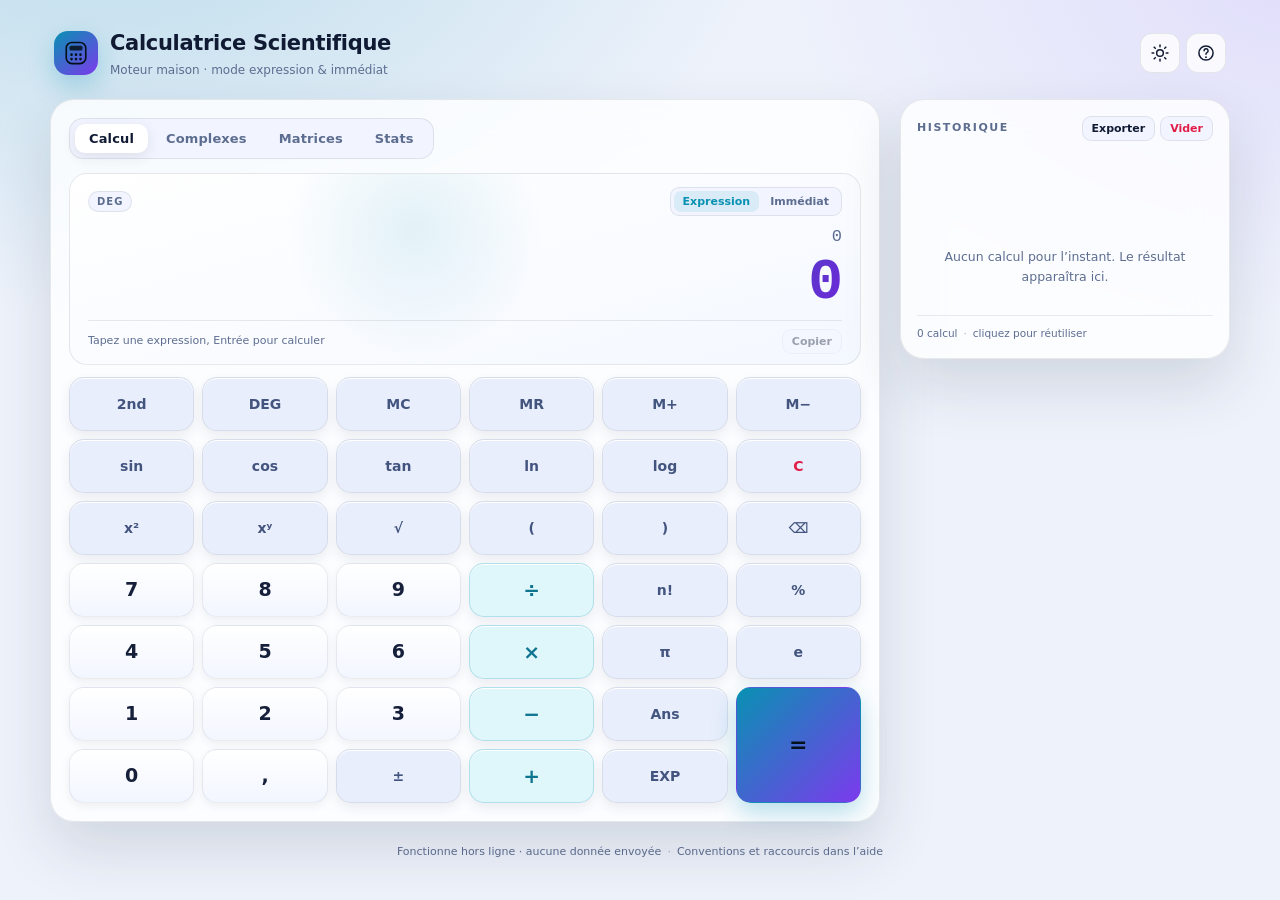
==== commit 07684f8d: "Ajoute un troisième thème « Ambre » (sombre chaud) - Nouveau jeu de variables CSS [data-theme="amber" ====
--- a/index.html
+++ b/index.html
@@ -3,7 +3,7 @@
 <head>
   <meta charset="utf-8">
   <meta name="viewport" content="width=device-width, initial-scale=1, viewport-fit=cover">
-  <meta name="description" content="Calculatrice scientifique avancée : expression ou mode immédiat, complexes, matrices, statistiques, historique et thèmes clair/sombre.">
+  <meta name="description" content="Calculatrice scientifique avancée : expression ou mode immédiat, complexes, matrices, statistiques, historique et thèmes sombre, clair et ambre.">
   <meta name="theme-color" content="#0b1020">
   <title>Calculatrice Scientifique</title>
   <link rel="manifest" href="manifest.webmanifest">
@@ -38,13 +38,16 @@
             <path d="M12 7.5V12l3 2" stroke="currentColor" stroke-width="1.8" stroke-linecap="round" stroke-linejoin="round"/>
           </svg>
         </button>
-        <button class="icon-btn" id="themeToggle" type="button" aria-label="Changer de thème" title="Thème clair / sombre">
+        <button class="icon-btn" id="themeToggle" type="button" aria-label="Changer de thème" title="Thème : sombre / clair / ambre">
           <svg class="icon-moon" viewBox="0 0 24 24" fill="none" aria-hidden="true">
             <path d="M20 14.5A8.5 8.5 0 1 1 9.5 4a7 7 0 0 0 10.5 10.5Z" stroke="currentColor" stroke-width="1.8" stroke-linejoin="round"/>
           </svg>
           <svg class="icon-sun" viewBox="0 0 24 24" fill="none" aria-hidden="true">
             <circle cx="12" cy="12" r="4" stroke="currentColor" stroke-width="1.8"/>
             <path d="M12 2.5v2M12 19.5v2M2.5 12h2M19.5 12h2M5 5l1.4 1.4M17.6 17.6 19 19M19 5l-1.4 1.4M6.4 17.6 5 19" stroke="currentColor" stroke-width="1.8" stroke-linecap="round"/>
+          </svg>
+          <svg class="icon-amber" viewBox="0 0 24 24" fill="none" aria-hidden="true">
+            <path d="M5 15.5a7 7 0 0 1 14 0M2.5 19h19M12 4.5V7M4.6 8.1l1.7 1.7M19.4 8.1l-1.7 1.7" stroke="currentColor" stroke-width="1.8" stroke-linecap="round"/>
           </svg>
         </button>
         <button class="icon-btn" id="helpToggle" type="button" aria-label="Aide et raccourcis" title="Aide">
--- a/styles.css
+++ b/styles.css
@@ -1,6 +1,6 @@
 /* ============================================================
    Calculatrice Scientifique — feuille de style
-   Thèmes clair / sombre par variables CSS
+   Thèmes sombre / clair / ambre par variables CSS
    ============================================================ */
 
 :root {
@@ -41,7 +41,7 @@
 
 [data-theme="light"] {
   --bg: #eef2fb;
-  --glow-a: rgba(34, 211, 238, .22);
+  --glow-a: color-mix(in srgb, var(--accent) 22%, transparent);
   --glow-b: rgba(167, 139, 250, .20);
   --panel: rgba(255, 255, 255, .80);
   --panel-solid: #ffffff;
@@ -72,6 +72,39 @@
   color-scheme: light;
 }
 
+[data-theme="amber"] {
+  --bg: #140d07;
+  --glow-a: rgba(251, 191, 36, .14);
+  --glow-b: rgba(234, 88, 12, .13);
+  --panel: rgba(36, 24, 14, .76);
+  --panel-solid: #24180e;
+  --well: rgba(22, 14, 8, .58);
+  --border: rgba(253, 230, 138, .12);
+  --border-strong: rgba(253, 230, 138, .28);
+  --text: #fdf1dc;
+  --muted: #c2a27a;
+  --accent: #fbbf24;
+  --accent-2: #f97316;
+  --accent-soft: rgba(251, 191, 36, .14);
+  --danger: #f87171;
+  --shadow: 0 30px 70px rgba(0, 0, 0, .55);
+
+  --display-bg: linear-gradient(165deg, rgba(26, 17, 9, .95), rgba(44, 29, 16, .76));
+  --result-gradient: linear-gradient(120deg, #fdf1dc, #fcd34d 55%, #fb923c);
+  --num-bg: linear-gradient(180deg, rgba(70, 48, 28, .92), rgba(52, 35, 20, .92));
+  --num-text: #fff7e8;
+  --key-border: rgba(253, 230, 138, .12);
+  --key-shadow: inset 0 1px 0 rgba(255, 237, 200, .07), 0 4px 10px rgba(0, 0, 0, .20);
+  --key-bg-hover: rgba(92, 64, 38, .96);
+  --fn-bg: rgba(58, 39, 22, .64);
+  --fn-text: #e3c79c;
+  --op-bg: rgba(251, 191, 36, .13);
+  --op-text: #fcd34d;
+  --toast-bg: #fdf1dc;
+  --toast-text: #1c1209;
+  color-scheme: dark;
+}
+
 *,
 *::before,
 *::after {
@@ -163,7 +196,7 @@
   border-radius: 14px;
   background: linear-gradient(140deg, var(--accent), var(--accent-2));
   color: #041018;
-  box-shadow: 0 10px 26px rgba(34, 211, 238, .28);
+  box-shadow: 0 10px 26px color-mix(in srgb, var(--accent) 28%, transparent);
 }
 
 .brand-mark svg {
@@ -242,7 +275,11 @@
 }
 
 [data-theme="dark"] .icon-sun,
-[data-theme="light"] .icon-moon {
+[data-theme="dark"] .icon-amber,
+[data-theme="light"] .icon-moon,
+[data-theme="light"] .icon-amber,
+[data-theme="amber"] .icon-moon,
+[data-theme="amber"] .icon-sun {
   display: none;
 }
 
@@ -523,13 +560,13 @@
   font-weight: 700;
   color: #04111c;
   background: linear-gradient(135deg, var(--accent), var(--accent-2));
-  box-shadow: 0 10px 22px rgba(34, 211, 238, .22);
+  box-shadow: 0 10px 22px color-mix(in srgb, var(--accent) 22%, transparent);
   transition: transform .1s ease, box-shadow .16s ease, filter .16s ease;
 }
 
 .primary-btn:hover {
   filter: brightness(1.06);
-  box-shadow: 0 12px 26px rgba(34, 211, 238, .30);
+  box-shadow: 0 12px 26px color-mix(in srgb, var(--accent) 30%, transparent);
 }
 
 .primary-btn:active {
@@ -607,7 +644,7 @@
   color: #04111c;
   font-size: 22px;
   font-weight: 700;
-  box-shadow: 0 10px 24px rgba(34, 211, 238, .28);
+  box-shadow: 0 10px 24px color-mix(in srgb, var(--accent) 28%, transparent);
 }
 
 .k-eq:hover {
